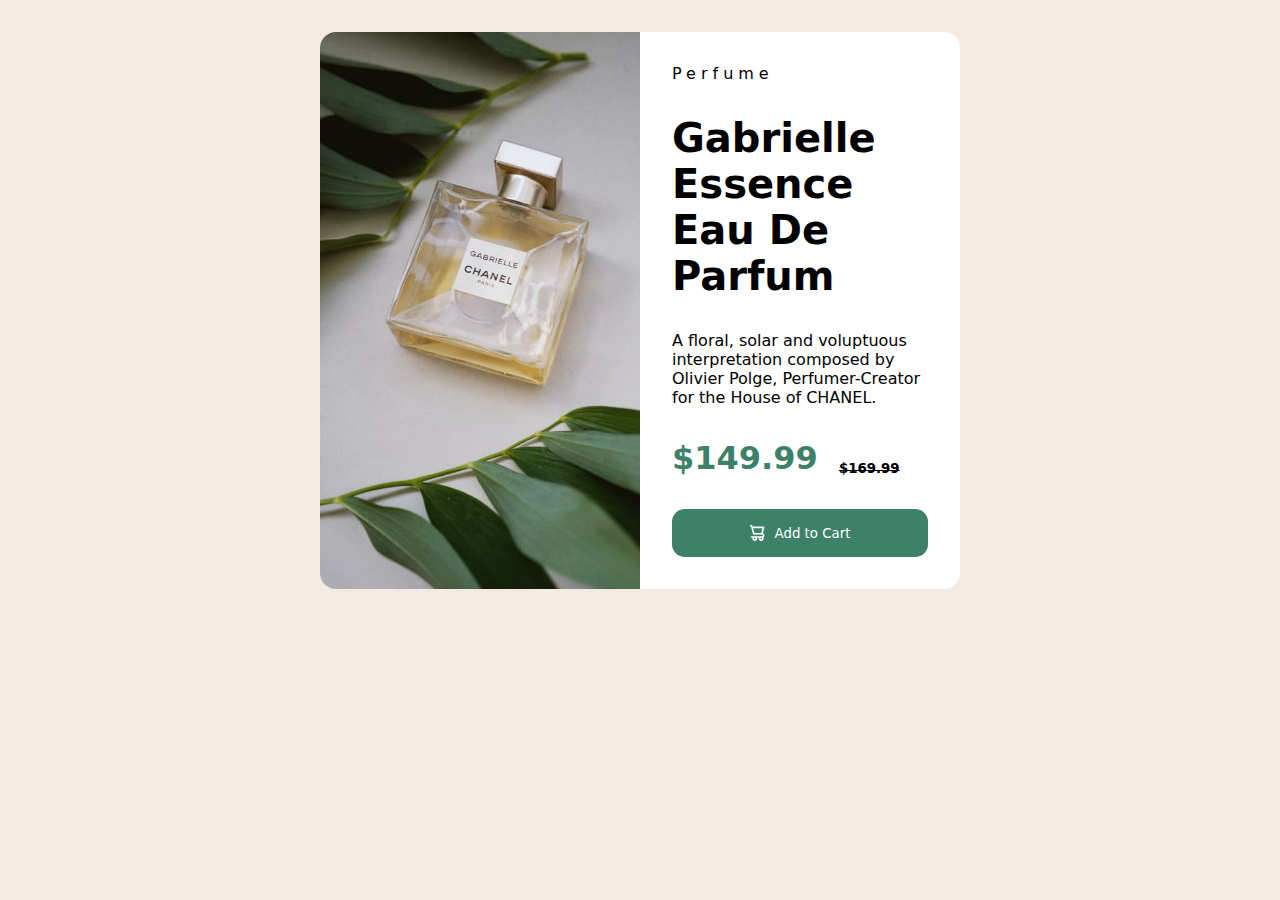
==== product-preview-card-component-main/index.html @ 917a8ef7 "first commit" ====
<!DOCTYPE html>
<html lang="en">
  <head>
    <meta charset="UTF-8" />
    <meta name="viewport" content="width=device-width, initial-scale=1.0" />
    <!-- displays site properly based on user's device -->

    <link
      rel="icon"
      type="image/png"
      sizes="32x32"
      href="./images/favicon-32x32.png"
    />
    

    <title>Frontend Mentor | Product preview card component</title>

    <!-- Feel free to remove these styles or customise in your own stylesheet 👍 -->
    <link rel="stylesheet" href="style.css" />
  </head>
  <body>
    <img
      class="perfume"
      src="../product-preview-card-component-main/images/image-product-desktop.jpg"
      alt=""
    />
    <section class="article">
      <p class="perview">Perfume</p>

      <h1>Gabrielle Essence Eau De Parfum</h1>

      <p class="text">
        A floral, solar and voluptuous interpretation composed by Olivier Polge,
        Perfumer-Creator for the House of CHANEL.
      </p>

      <p class="price">
        $149.99 <span><sub>$169.99</sub></span>
      </p>

      <button>
        <img
          src="../product-preview-card-component-main/images/icon-cart.svg"
          alt=""
        />
        Add to Cart
      </button>
    </section>

  
  </body>
</html>
---- product-preview-card-component-main/style.css ----
@import url("https://fonts.googleapis.com/css2?family=Fraunces:opsz,wght@9..144,700&family=Montserrat:wght@500;700&display=swap");

* {
  margin: 0;
  padding: 0;
  box-sizing: border-box;

  font-family: system-ui;
}
html {
  display: flex;
  justify-content: center;
  align-items: center;
  background-color: #f3eae3;
}
.perfume {
  width: 100%;
  height: 100%;
  object-fit: cover;
  border-radius: 1rem 0 0 1rem;
}
body {
  width: 50%;
  height: 50%;
  margin: 2rem auto;
  background-color: rgb(255, 255, 255);
  display: grid;
  grid-template-columns: 1fr 1fr;
  border-radius: 1rem;
}
.perview {
  margin: 2rem;
  letter-spacing: 5px;
}
h1 {
  margin: 2rem;
  font-size: 2.5rem;
}
p {
  margin: 2rem;
}
.price {
  font-size: 2rem;
  color: #3d8168;
  font-weight: 700;
}
span {
  font-size: 1rem;
  text-decoration: line-through;
  margin-left: 10px;
  color: black;
}
button {
  margin: 2rem;
  width: 80%;
  padding: 1rem;
  border: none;
  border-radius: 0.8rem;
  color: white;
  background-color: #3d8168;
  display: flex;
  justify-content: center;
  align-items: center;
}
button img {
  margin-right: 10px;
}
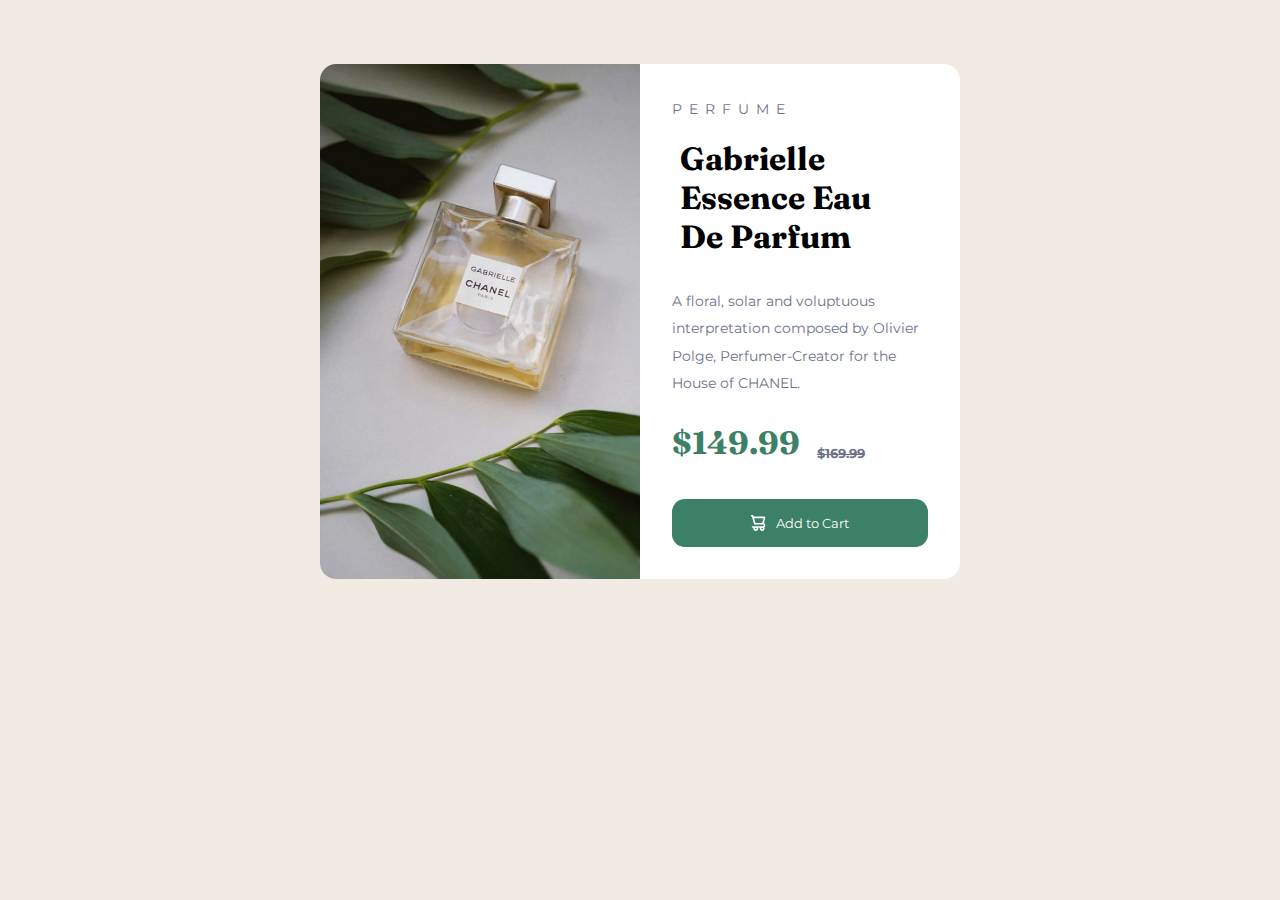
==== commit 478b9814: "first commit" ====
--- a/product-preview-card-component-main/index.html
+++ b/product-preview-card-component-main/index.html
@@ -25,7 +25,7 @@
       alt=""
     />
     <section class="article">
-      <p class="perview">Perfume</p>
+      <p class="perview">PERFUME</p>
 
       <h1>Gabrielle Essence Eau De Parfum</h1>
 
--- a/product-preview-card-component-main/style.css
+++ b/product-preview-card-component-main/style.css
@@ -1,17 +1,16 @@
-@import url("https://fonts.googleapis.com/css2?family=Fraunces:opsz,wght@9..144,700&family=Montserrat:wght@500;700&display=swap");
-
+@import url("https://fonts.googleapis.com/css2?family=Montserrat:wght@500;700&display=swap");
+@import url("https://fonts.googleapis.com/css2?family=Fraunces:opsz,wght@9..144,700&display=swap");
 * {
   margin: 0;
   padding: 0;
   box-sizing: border-box;
-
-  font-family: system-ui;
+  font-family: "Montserrat", sans-serif;
 }
 html {
   display: flex;
   justify-content: center;
   align-items: center;
-  background-color: #f3eae3;
+  background-color: hsl(30, 38%, 92%);
 }
 .perfume {
   width: 100%;
@@ -21,34 +20,38 @@
 }
 body {
   width: 50%;
-  height: 50%;
-  margin: 2rem auto;
+  margin: 4rem auto;
   background-color: rgb(255, 255, 255);
   display: grid;
   grid-template-columns: 1fr 1fr;
   border-radius: 1rem;
 }
 .perview {
-  margin: 2rem;
-  letter-spacing: 5px;
+  margin: 2rem 2rem 1rem 2rem;
+  letter-spacing: 7px;
 }
 h1 {
-  margin: 2rem;
-  font-size: 2.5rem;
+  margin: 0rem 2.5rem;
+  font-family: "Fraunces", serif;
+  font-size: 2rem;
 }
 p {
   margin: 2rem;
+  color: hsl(228, 12%, 48%);
+  font-size: 14px;
+  line-height: 1.7rem;
 }
 .price {
   font-size: 2rem;
-  color: #3d8168;
+  color: rgb(60, 128, 103);
   font-weight: 700;
+  font-family: "Fraunces", serif;
 }
 span {
   font-size: 1rem;
   text-decoration: line-through;
   margin-left: 10px;
-  color: black;
+  color: hsl(228, 12%, 48%);
 }
 button {
   margin: 2rem;
@@ -57,7 +60,7 @@
   border: none;
   border-radius: 0.8rem;
   color: white;
-  background-color: #3d8168;
+  background-color: rgb(60, 128, 103);
   display: flex;
   justify-content: center;
   align-items: center;
